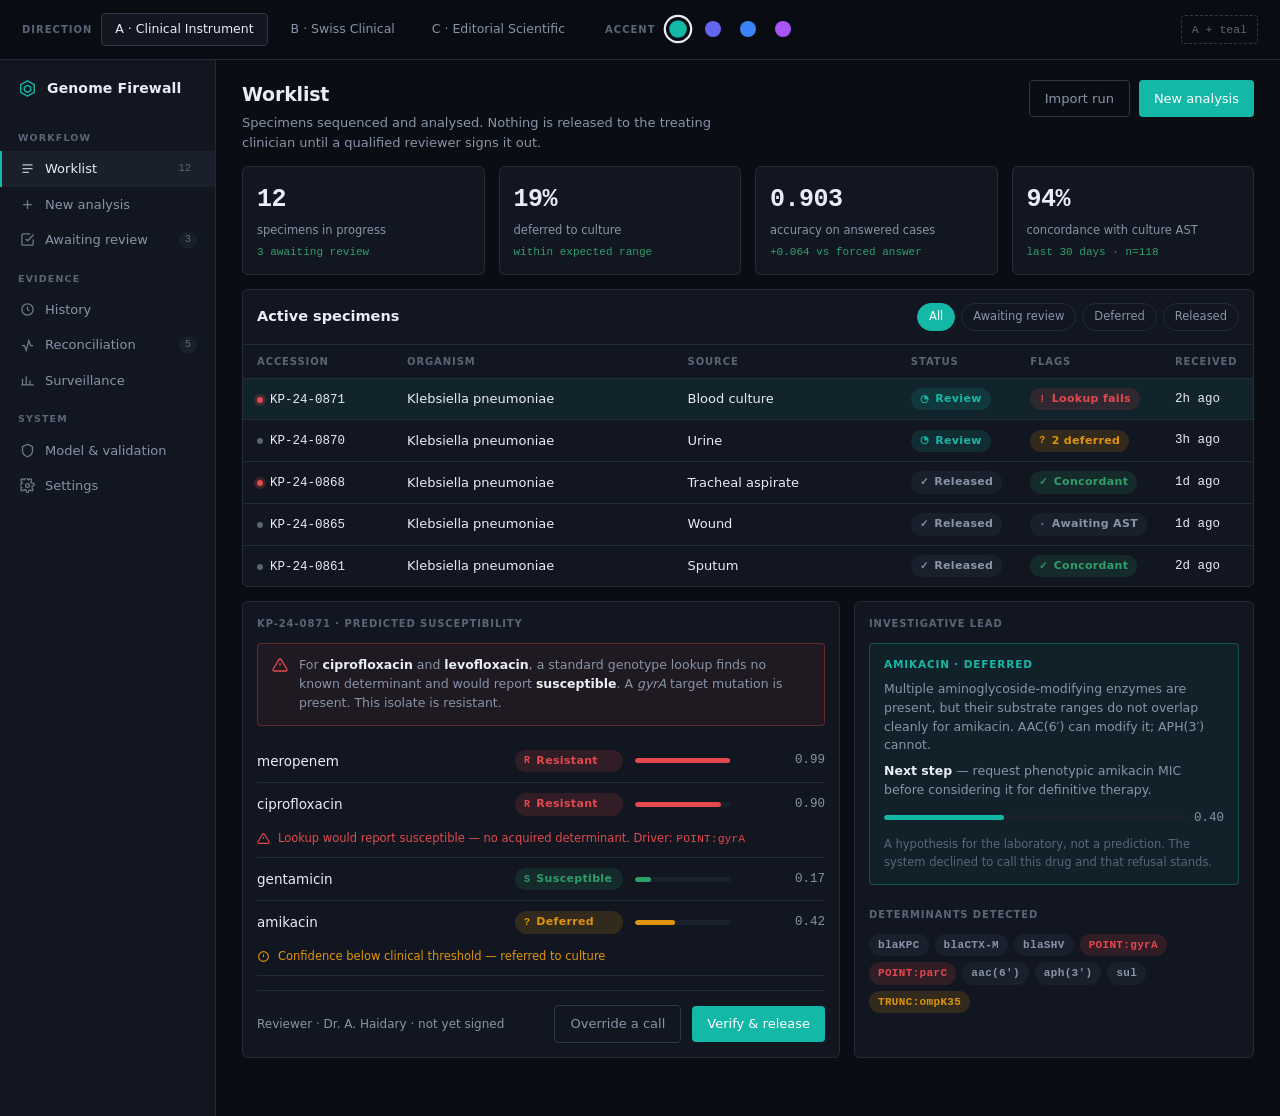
==== design/index.html @ 20259113 "Interactive design showcase: 3 directions x 4 accent schemes design/index.html renders the real prod" ====
<!doctype html>
<html lang="en" data-design="instrument" data-scheme="teal">
<head>
<meta charset="utf-8">
<meta name="viewport" content="width=device-width, initial-scale=1">
<title>Genome Firewall — design directions</title>
<style>
/* ═══════════════════════════════════════════════════════════════════════════
   SEMANTIC COLOURS — fixed across every direction and scheme.
   Never the only signal: every call also carries a glyph and a word, because
   red/green alone fails ~1 in 12 men and this is patient-safety software.
   ═══════════════════════════════════════════════════════════════════════════ */
:root{
  --resistant:#E5484D; --susceptible:#2E9E6B; --indeterminate:#E0940A;
  --ease:cubic-bezier(.4,0,.2,1);
}

/* ── ACCENT SCHEMES ──────────────────────────────────────────────────────── */
[data-scheme="teal"]   { --accent:#14B8A6; --accent-2:#0D9488; --accent-ink:#042F2E; }
[data-scheme="indigo"] { --accent:#6366F1; --accent-2:#4F46E5; --accent-ink:#1E1B4B; }
[data-scheme="blue"]   { --accent:#3B82F6; --accent-2:#2563EB; --accent-ink:#172554; }
[data-scheme="violet"] { --accent:#A855F7; --accent-2:#9333EA; --accent-ink:#2E1065; }

/* ═══════════ DIRECTION A — CLINICAL INSTRUMENT ═══════════════════════════ */
[data-design="instrument"]{
  --bg:#0A0D13; --surface:#111620; --surface-2:#19202C; --raised:#19202C;
  --border:#232B39; --border-strong:#2E3849;
  --text:#E9EDF5; --muted:#8894A8; --faint:#5B6577;
  --font:Inter,-apple-system,BlinkMacSystemFont,system-ui,sans-serif;
  --font-data:ui-monospace,"JetBrains Mono",SFMono-Regular,Menlo,monospace;
  --font-display:Inter,system-ui,sans-serif;
  --r:4px; --r-lg:6px;
  --row-y:9px; --pad:20px; --gap:14px;
  --shadow:none;
  --border-w:1px;
  --display-size:19px; --display-weight:600; --display-spacing:-.01em;
  --label-transform:uppercase; --label-spacing:.09em; --label-size:10px;
  --body:13.5px; --line:1.5;
}
/* ═══════════ DIRECTION B — SWISS CLINICAL ════════════════════════════════ */
[data-design="swiss"]{
  --bg:#F7F9FC; --surface:#FFFFFF; --surface-2:#F1F5F9; --raised:#FFFFFF;
  --border:#E3E9F0; --border-strong:#CFD8E3;
  --text:#0F172A; --muted:#5A6779; --faint:#94A2B4;
  --font:Inter,-apple-system,BlinkMacSystemFont,system-ui,sans-serif;
  --font-data:ui-monospace,"JetBrains Mono",SFMono-Regular,Menlo,monospace;
  --font-display:Inter,system-ui,sans-serif;
  --r:10px; --r-lg:14px;
  --row-y:15px; --pad:28px; --gap:20px;
  --shadow:0 1px 2px rgba(15,23,42,.05),0 8px 24px -12px rgba(15,23,42,.12);
  --border-w:1px;
  --display-size:24px; --display-weight:600; --display-spacing:-.022em;
  --label-transform:none; --label-spacing:.01em; --label-size:11.5px;
  --body:14px; --line:1.6;
}
/* ═══════════ DIRECTION C — EDITORIAL SCIENTIFIC ══════════════════════════ */
[data-design="editorial"]{
  --bg:#FAF8F4; --surface:#FFFDFA; --surface-2:#F2EEE7; --raised:#FFFDFA;
  --border:#E4DED3; --border-strong:#CFC6B7;
  --text:#1C1917; --muted:#6B6259; --faint:#9C9287;
  --font:"Iowan Old Style","Palatino Linotype",Palatino,Georgia,serif;
  --font-data:ui-monospace,"JetBrains Mono",SFMono-Regular,Menlo,monospace;
  --font-display:"Iowan Old Style",Palatino,Georgia,serif;
  --r:2px; --r-lg:3px;
  --row-y:14px; --pad:30px; --gap:22px;
  --shadow:none;
  --border-w:1px;
  --display-size:27px; --display-weight:600; --display-spacing:-.01em;
  --label-transform:uppercase; --label-spacing:.14em; --label-size:10px;
  --body:14.5px; --line:1.68;
}

*{box-sizing:border-box;margin:0;padding:0}
html,body{height:100%}
body{
  background:var(--bg); color:var(--text);
  font-family:var(--font); font-size:var(--body); line-height:var(--line);
  -webkit-font-smoothing:antialiased;
  transition:background .45s var(--ease), color .45s var(--ease);
}
button{font:inherit;color:inherit;background:none;border:none;cursor:pointer}
.mono{font-family:var(--font-data);font-variant-numeric:tabular-nums}
:focus-visible{outline:2px solid var(--accent);outline-offset:2px}

/* ── chooser bar ─────────────────────────────────────────────────────────── */
.chooser{
  position:sticky;top:0;z-index:50;
  display:flex;align-items:center;gap:26px;flex-wrap:wrap;
  padding:13px 22px;
  background:color-mix(in srgb,var(--bg) 86%,transparent);
  backdrop-filter:saturate(180%) blur(14px);
  border-bottom:1px solid var(--border);
}
.chooser .grp{display:flex;align-items:center;gap:9px}
.chooser .cap{
  font-size:10px;letter-spacing:.1em;text-transform:uppercase;
  color:var(--faint);font-family:var(--font);font-weight:600;
}
.pick{
  padding:6px 13px;border-radius:var(--r);font-size:12.5px;font-weight:500;
  color:var(--muted);border:1px solid transparent;
  transition:all .2s var(--ease);
}
.pick:hover{color:var(--text);background:var(--surface-2)}
.pick[aria-pressed="true"]{
  color:var(--text);background:var(--surface);border-color:var(--border-strong);
  box-shadow:var(--shadow);
}
.sw{
  width:26px;height:26px;border-radius:50%;border:2px solid transparent;
  transition:transform .22s var(--ease),border-color .22s var(--ease);
  position:relative;
}
.sw:hover{transform:scale(1.13)}
.sw[aria-pressed="true"]{border-color:var(--text);transform:scale(1.1)}
.sw i{position:absolute;inset:3px;border-radius:50%}
.spacer{flex:1}
.combo{
  font-family:var(--font-data);font-size:11.5px;color:var(--faint);
  padding:5px 10px;border:1px dashed var(--border-strong);border-radius:var(--r);
}

/* ── app shell ───────────────────────────────────────────────────────────── */
.shell{display:flex;min-height:calc(100vh - 54px)}
.rail{
  width:216px;flex:none;border-right:var(--border-w) solid var(--border);
  background:var(--surface);padding:var(--gap) 0;
  transition:background .45s var(--ease),border-color .45s var(--ease);
}
.brand{display:flex;align-items:center;gap:10px;padding:4px 18px 18px}
.brand svg{width:19px;height:19px;color:var(--accent)}
.brand span{
  font-family:var(--font-display);font-weight:600;font-size:14px;letter-spacing:.01em;
}
.navsec{
  padding:14px 18px 6px;font-size:9.5px;letter-spacing:.12em;text-transform:uppercase;
  color:var(--faint);font-weight:600;font-family:var(--font);
}
.nav{
  display:flex;align-items:center;gap:10px;width:100%;text-align:left;
  padding:8px 18px;color:var(--muted);font-size:13px;
  border-left:2px solid transparent;transition:all .18s var(--ease);
}
.nav:hover{color:var(--text);background:var(--surface-2)}
.nav[aria-current="true"]{
  color:var(--text);background:var(--surface-2);border-left-color:var(--accent);font-weight:500;
}
.nav svg{width:15px;height:15px;flex:none;opacity:.8}
.nav .count{
  margin-left:auto;font-family:var(--font-data);font-size:10.5px;
  padding:1px 6px;border-radius:20px;background:var(--surface-2);color:var(--faint);
}
[data-design="swiss"] .nav{margin:0 10px;border-left:none;border-radius:var(--r);padding-left:12px}
[data-design="swiss"] .nav[aria-current="true"]{background:var(--accent);color:#fff}
[data-design="swiss"] .nav[aria-current="true"] .count{background:rgba(255,255,255,.22);color:#fff}

main{flex:1;padding:var(--pad) calc(var(--pad) + 6px) 60px;min-width:0}
.head{display:flex;align-items:flex-start;gap:20px;margin-bottom:var(--gap)}
h1{
  font-family:var(--font-display);font-size:var(--display-size);
  font-weight:var(--display-weight);letter-spacing:var(--display-spacing);
}
.sub{color:var(--muted);font-size:13px;margin-top:5px;max-width:62ch}
[data-design="editorial"] h1{font-style:normal}
[data-design="editorial"] .head{border-bottom:2px solid var(--text);padding-bottom:14px}

.btn{
  padding:8px 15px;border-radius:var(--r);font-size:13px;font-weight:500;
  background:var(--accent);color:#fff;transition:all .2s var(--ease);
  box-shadow:var(--shadow);
}
.btn:hover{background:var(--accent-2);transform:translateY(-1px)}
.btn.ghost{background:transparent;color:var(--muted);border:1px solid var(--border-strong)}
.btn.ghost:hover{color:var(--text);background:var(--surface-2);transform:none}

/* ── stat strip ──────────────────────────────────────────────────────────── */
.stats{display:grid;grid-template-columns:repeat(4,1fr);gap:var(--gap);margin-bottom:var(--gap)}
.stat{
  padding:var(--gap);border:var(--border-w) solid var(--border);border-radius:var(--r-lg);
  background:var(--surface);box-shadow:var(--shadow);
  transition:all .45s var(--ease);
}
.stat .k{font-family:var(--font-data);font-size:25px;font-weight:600;letter-spacing:-.02em}
.stat .t{font-size:11.5px;color:var(--muted);margin-top:3px;line-height:1.4}
.stat .trend{font-size:11px;color:var(--susceptible);margin-top:6px;font-family:var(--font-data)}
[data-design="editorial"] .stat{border-width:0;border-top:2px solid var(--text);border-radius:0}

/* ── worklist table ──────────────────────────────────────────────────────── */
.card{
  border:var(--border-w) solid var(--border);border-radius:var(--r-lg);
  background:var(--surface);box-shadow:var(--shadow);overflow:hidden;
  transition:all .45s var(--ease);
}
[data-design="editorial"] .card{border-left:0;border-right:0;border-radius:0}
.card-head{
  display:flex;align-items:center;gap:14px;padding:13px var(--gap);
  border-bottom:var(--border-w) solid var(--border);
}
.card-head h2{font-family:var(--font-display);font-size:14.5px;font-weight:600}
.filters{display:flex;gap:6px;margin-left:auto}
.fchip{
  padding:4px 11px;border-radius:20px;font-size:11.5px;color:var(--muted);
  border:1px solid var(--border);transition:all .2s var(--ease);
}
.fchip[aria-pressed="true"]{background:var(--accent);color:#fff;border-color:var(--accent)}
.fchip:hover{border-color:var(--border-strong)}

table{width:100%;border-collapse:collapse}
th{
  text-align:left;padding:9px var(--gap);
  font-size:var(--label-size);letter-spacing:var(--label-spacing);
  text-transform:var(--label-transform);
  color:var(--faint);font-weight:600;font-family:var(--font);
  border-bottom:var(--border-w) solid var(--border);
  background:var(--surface);
}
td{padding:var(--row-y) var(--gap);border-bottom:var(--border-w) solid var(--border);font-size:13px}
tbody tr{transition:background .16s var(--ease);cursor:pointer}
tbody tr:hover{background:var(--surface-2)}
tbody tr[aria-selected="true"]{background:color-mix(in srgb,var(--accent) 8%,transparent)}
tbody tr:last-child td{border-bottom:0}
.acc{font-family:var(--font-data);font-size:12.5px}
.org{font-style:italic}
[data-design="instrument"] .org{font-style:normal}

/* status + call chips: colour + glyph + word, never colour alone */
.chip{
  display:inline-flex;align-items:center;gap:6px;
  font-size:11px;font-weight:600;letter-spacing:.03em;
  padding:3px 9px;border-radius:20px;white-space:nowrap;
}
.chip .g{font-family:var(--font-data);font-size:10px;font-weight:700}
.chip.r{background:color-mix(in srgb,var(--resistant) 15%,transparent);color:var(--resistant)}
.chip.s{background:color-mix(in srgb,var(--susceptible) 15%,transparent);color:var(--susceptible)}
.chip.i{background:color-mix(in srgb,var(--indeterminate) 16%,transparent);color:var(--indeterminate)}
.chip.n{background:var(--surface-2);color:var(--muted)}
.chip.a{background:color-mix(in srgb,var(--accent) 14%,transparent);color:var(--accent-2)}
[data-design="instrument"] .chip.a{color:var(--accent)}
.pri{width:6px;height:6px;border-radius:50%;display:inline-block;margin-right:7px}
.pri.urgent{background:var(--resistant);box-shadow:0 0 0 3px color-mix(in srgb,var(--resistant) 22%,transparent)}
.pri.routine{background:var(--faint)}

/* ── result panel ────────────────────────────────────────────────────────── */
.split{display:grid;grid-template-columns:1fr 400px;gap:var(--gap);margin-top:var(--gap)}
@media(max-width:1180px){.split{grid-template-columns:1fr}}
.panel{
  border:var(--border-w) solid var(--border);border-radius:var(--r-lg);
  background:var(--surface);box-shadow:var(--shadow);padding:var(--gap);
  transition:all .45s var(--ease);
}
[data-design="editorial"] .panel{border-left:0;border-right:0;border-radius:0}
.panel h3{
  font-size:var(--label-size);letter-spacing:var(--label-spacing);
  text-transform:var(--label-transform);color:var(--faint);
  font-weight:600;margin-bottom:12px;font-family:var(--font);
}
.drug{
  display:grid;grid-template-columns:1fr 108px 96px 82px;align-items:center;gap:12px;
  padding:10px 0;border-bottom:1px solid var(--border);
}
.drug:last-child{border-bottom:0}
.drug .nm{font-size:13.5px;font-weight:500}
.meter{height:5px;border-radius:3px;background:var(--surface-2);overflow:hidden}
.meter i{display:block;height:100%;border-radius:3px;transition:width .9s var(--ease)}
.pv{font-family:var(--font-data);font-size:12.5px;color:var(--muted);text-align:right}
.look{font-family:var(--font-data);font-size:11px;color:var(--faint);text-align:right}
.look.bad{color:var(--resistant);font-weight:700}
.alertline{
  grid-column:1/-1;display:flex;gap:8px;align-items:flex-start;
  font-size:11.5px;color:var(--resistant);margin-top:2px;
}
.alertline svg{width:13px;height:13px;flex:none;margin-top:2px}

.banner{
  display:flex;gap:11px;align-items:flex-start;padding:12px 14px;border-radius:var(--r);
  border:1px solid color-mix(in srgb,var(--resistant) 34%,transparent);
  background:color-mix(in srgb,var(--resistant) 7%,transparent);
  margin-bottom:var(--gap);font-size:12.5px;color:var(--muted);
}
.banner svg{width:16px;height:16px;color:var(--resistant);flex:none;margin-top:1px}
.banner b{color:var(--text)}

.lead{
  padding:13px 14px;border-radius:var(--r);
  border:1px solid color-mix(in srgb,var(--accent) 32%,transparent);
  background:color-mix(in srgb,var(--accent) 7%,transparent);
}
.lead h4{font-size:10.5px;letter-spacing:.08em;text-transform:uppercase;color:var(--accent-2);margin-bottom:7px}
[data-design="instrument"] .lead h4{color:var(--accent)}
.lead p{font-size:12.5px;color:var(--muted);margin-bottom:7px}
.lead .cf{display:flex;align-items:center;gap:9px;margin-top:9px}

.signout{
  display:flex;align-items:center;gap:11px;margin-top:var(--gap);padding-top:var(--gap);
  border-top:1px solid var(--border);
}
.signout .who{font-size:12px;color:var(--muted);margin-right:auto}

/* fade-in when direction changes */
@keyframes rise{from{opacity:0;transform:translateY(7px)}to{opacity:1;transform:none}}
.anim>*{animation:rise .5s var(--ease) backwards}
.anim>*:nth-child(2){animation-delay:.05s}
.anim>*:nth-child(3){animation-delay:.1s}
.anim>*:nth-child(4){animation-delay:.15s}
@media (prefers-reduced-motion:reduce){*{transition:none!important;animation:none!important}}
</style>
</head>
<body>

<div class="chooser">
  <div class="grp">
    <span class="cap">Direction</span>
    <button class="pick" data-d="instrument" aria-pressed="true">A · Clinical Instrument</button>
    <button class="pick" data-d="swiss" aria-pressed="false">B · Swiss Clinical</button>
    <button class="pick" data-d="editorial" aria-pressed="false">C · Editorial Scientific</button>
  </div>
  <div class="grp">
    <span class="cap">Accent</span>
    <button class="sw" data-s="teal" aria-pressed="true" title="Teal"><i style="background:#14B8A6"></i></button>
    <button class="sw" data-s="indigo" aria-pressed="false" title="Indigo"><i style="background:#6366F1"></i></button>
    <button class="sw" data-s="blue" aria-pressed="false" title="Clinical Blue"><i style="background:#3B82F6"></i></button>
    <button class="sw" data-s="violet" aria-pressed="false" title="Violet"><i style="background:#A855F7"></i></button>
  </div>
  <div class="spacer"></div>
  <div class="combo" id="combo">A + teal</div>
</div>

<div class="shell">
  <aside class="rail">
    <div class="brand">
      <svg viewBox="0 0 24 24" fill="none" stroke="currentColor" stroke-width="1.8" stroke-linejoin="round">
        <path d="M12 2.5 20.5 7v10L12 21.5 3.5 17V7z"/><path d="M12 8.2 16 10.4v4.4L12 17l-4-2.2v-4.4z"/>
      </svg><span>Genome Firewall</span>
    </div>
    <div class="navsec">Workflow</div>
    <button class="nav" aria-current="true">
      <svg viewBox="0 0 24 24" fill="none" stroke="currentColor" stroke-width="2"><path d="M4 6h16M4 12h16M4 18h10"/></svg>
      Worklist <span class="count">12</span></button>
    <button class="nav">
      <svg viewBox="0 0 24 24" fill="none" stroke="currentColor" stroke-width="2"><path d="M12 5v14M5 12h14"/></svg>
      New analysis</button>
    <button class="nav">
      <svg viewBox="0 0 24 24" fill="none" stroke="currentColor" stroke-width="2"><path d="M9 11l3 3L22 4M21 12v7a2 2 0 0 1-2 2H5a2 2 0 0 1-2-2V5a2 2 0 0 1 2-2h11"/></svg>
      Awaiting review <span class="count">3</span></button>
    <div class="navsec">Evidence</div>
    <button class="nav">
      <svg viewBox="0 0 24 24" fill="none" stroke="currentColor" stroke-width="2"><circle cx="12" cy="12" r="9"/><path d="M12 7v5l3 2"/></svg>
      History</button>
    <button class="nav">
      <svg viewBox="0 0 24 24" fill="none" stroke="currentColor" stroke-width="2"><path d="M3 12h4l3 8 4-16 3 8h4"/></svg>
      Reconciliation <span class="count">5</span></button>
    <button class="nav">
      <svg viewBox="0 0 24 24" fill="none" stroke="currentColor" stroke-width="2"><path d="M4 19V9M10 19V5M16 19v-7M22 19H2"/></svg>
      Surveillance</button>
    <div class="navsec">System</div>
    <button class="nav">
      <svg viewBox="0 0 24 24" fill="none" stroke="currentColor" stroke-width="2"><path d="M12 2 4 6v6c0 5 3.4 8.6 8 10 4.6-1.4 8-5 8-10V6z"/></svg>
      Model &amp; validation</button>
    <button class="nav">
      <svg viewBox="0 0 24 24" fill="none" stroke="currentColor" stroke-width="2"><circle cx="12" cy="12" r="3"/><path d="M19.4 15a1.7 1.7 0 0 0 .3 1.9l.1.1a2 2 0 1 1-2.8 2.8l-.1-.1a1.7 1.7 0 0 0-2.9 1.2V21a2 2 0 1 1-4 0v-.1A1.7 1.7 0 0 0 7 19.4a1.7 1.7 0 0 0-1.9.3l-.1.1a2 2 0 1 1-2.8-2.8l.1-.1a1.7 1.7 0 0 0-1.2-2.9H1a2 2 0 1 1 0-4h.1A1.7 1.7 0 0 0 2.6 7a1.7 1.7 0 0 0-.3-1.9l-.1-.1a2 2 0 1 1 2.8-2.8l.1.1a1.7 1.7 0 0 0 1.9.3H7a1.7 1.7 0 0 0 1-1.5V1a2 2 0 1 1 4 0v.1a1.7 1.7 0 0 0 1 1.5 1.7 1.7 0 0 0 1.9-.3l.1-.1a2 2 0 1 1 2.8 2.8l-.1.1a1.7 1.7 0 0 0-.3 1.9V7a1.7 1.7 0 0 0 1.5 1H21a2 2 0 1 1 0 4h-.1a1.7 1.7 0 0 0-1.5 1z"/></svg>
      Settings</button>
  </aside>

  <main class="anim">
    <div class="head">
      <div>
        <h1>Worklist</h1>
        <div class="sub">Specimens sequenced and analysed. Nothing is released to the treating
          clinician until a qualified reviewer signs it out.</div>
      </div>
      <div style="margin-left:auto;display:flex;gap:9px">
        <button class="btn ghost">Import run</button>
        <button class="btn">New analysis</button>
      </div>
    </div>

    <div class="stats">
      <div class="stat"><div class="k">12</div><div class="t">specimens in progress</div>
        <div class="trend">3 awaiting review</div></div>
      <div class="stat"><div class="k">19%</div><div class="t">deferred to culture</div>
        <div class="trend">within expected range</div></div>
      <div class="stat"><div class="k">0.903</div><div class="t">accuracy on answered cases</div>
        <div class="trend">+0.064 vs forced answer</div></div>
      <div class="stat"><div class="k">94%</div><div class="t">concordance with culture AST</div>
        <div class="trend">last 30 days · n=118</div></div>
    </div>

    <div class="card">
      <div class="card-head">
        <h2>Active specimens</h2>
        <div class="filters">
          <button class="fchip" aria-pressed="true">All</button>
          <button class="fchip">Awaiting review</button>
          <button class="fchip">Deferred</button>
          <button class="fchip">Released</button>
        </div>
      </div>
      <table>
        <thead><tr>
          <th style="width:150px">Accession</th><th>Organism</th><th>Source</th>
          <th style="width:118px">Status</th><th style="width:132px">Flags</th>
          <th style="width:92px">Received</th>
        </tr></thead>
        <tbody>
          <tr aria-selected="true">
            <td><span class="pri urgent"></span><span class="acc">KP-24-0871</span></td>
            <td class="org">Klebsiella pneumoniae</td><td>Blood culture</td>
            <td><span class="chip a"><span class="g">◔</span>Review</span></td>
            <td><span class="chip r"><span class="g">!</span>Lookup fails</span></td>
            <td class="acc">2h ago</td>
          </tr>
          <tr>
            <td><span class="pri routine"></span><span class="acc">KP-24-0870</span></td>
            <td class="org">Klebsiella pneumoniae</td><td>Urine</td>
            <td><span class="chip a"><span class="g">◔</span>Review</span></td>
            <td><span class="chip i"><span class="g">?</span>2 deferred</span></td>
            <td class="acc">3h ago</td>
          </tr>
          <tr>
            <td><span class="pri urgent"></span><span class="acc">KP-24-0868</span></td>
            <td class="org">Klebsiella pneumoniae</td><td>Tracheal aspirate</td>
            <td><span class="chip n"><span class="g">✓</span>Released</span></td>
            <td><span class="chip s"><span class="g">✓</span>Concordant</span></td>
            <td class="acc">1d ago</td>
          </tr>
          <tr>
            <td><span class="pri routine"></span><span class="acc">KP-24-0865</span></td>
            <td class="org">Klebsiella pneumoniae</td><td>Wound</td>
            <td><span class="chip n"><span class="g">✓</span>Released</span></td>
            <td><span class="chip n"><span class="g">·</span>Awaiting AST</span></td>
            <td class="acc">1d ago</td>
          </tr>
          <tr>
            <td><span class="pri routine"></span><span class="acc">KP-24-0861</span></td>
            <td class="org">Klebsiella pneumoniae</td><td>Sputum</td>
            <td><span class="chip n"><span class="g">✓</span>Released</span></td>
            <td><span class="chip s"><span class="g">✓</span>Concordant</span></td>
            <td class="acc">2d ago</td>
          </tr>
        </tbody>
      </table>
    </div>

    <div class="split">
      <div class="panel">
        <h3>KP-24-0871 · predicted susceptibility</h3>
        <div class="banner">
          <svg viewBox="0 0 24 24" fill="none" stroke="currentColor" stroke-width="2">
            <path d="M12 9v4M12 17h.01M10.3 3.9 1.8 18a2 2 0 0 0 1.7 3h17a2 2 0 0 0 1.7-3L13.7 3.9a2 2 0 0 0-3.4 0z"/></svg>
          <span>For <b>ciprofloxacin</b> and <b>levofloxacin</b>, a standard genotype lookup finds no
            known determinant and would report <b>susceptible</b>. A <i>gyrA</i> target mutation is
            present. This isolate is resistant.</span>
        </div>
        <div class="drug">
          <div class="nm">meropenem</div>
          <span class="chip r"><span class="g">R</span>Resistant</span>
          <div class="meter"><i style="width:99%;background:var(--resistant)"></i></div>
          <div class="pv">0.99</div>
        </div>
        <div class="drug">
          <div class="nm">ciprofloxacin</div>
          <span class="chip r"><span class="g">R</span>Resistant</span>
          <div class="meter"><i style="width:90%;background:var(--resistant)"></i></div>
          <div class="pv">0.90</div>
          <div class="alertline">
            <svg viewBox="0 0 24 24" fill="none" stroke="currentColor" stroke-width="2">
              <path d="M12 9v4M12 17h.01M10.3 3.9 1.8 18a2 2 0 0 0 1.7 3h17a2 2 0 0 0 1.7-3L13.7 3.9a2 2 0 0 0-3.4 0z"/></svg>
            <span>Lookup would report susceptible — no acquired determinant. Driver:
              <span class="mono">POINT:gyrA</span></span>
          </div>
        </div>
        <div class="drug">
          <div class="nm">gentamicin</div>
          <span class="chip s"><span class="g">S</span>Susceptible</span>
          <div class="meter"><i style="width:17%;background:var(--susceptible)"></i></div>
          <div class="pv">0.17</div>
        </div>
        <div class="drug">
          <div class="nm">amikacin</div>
          <span class="chip i"><span class="g">?</span>Deferred</span>
          <div class="meter"><i style="width:42%;background:var(--indeterminate)"></i></div>
          <div class="pv">0.42</div>
          <div class="alertline" style="color:var(--indeterminate)">
            <svg viewBox="0 0 24 24" fill="none" stroke="currentColor" stroke-width="2">
              <circle cx="12" cy="12" r="9"/><path d="M12 8v5"/></svg>
            <span>Confidence below clinical threshold — referred to culture</span>
          </div>
        </div>
        <div class="signout">
          <span class="who">Reviewer · Dr. A. Haidary · not yet signed</span>
          <button class="btn ghost">Override a call</button>
          <button class="btn">Verify &amp; release</button>
        </div>
      </div>

      <div class="panel">
        <h3>Investigative lead</h3>
        <div class="lead">
          <h4>Amikacin · deferred</h4>
          <p>Multiple aminoglycoside-modifying enzymes are present, but their substrate ranges do
            not overlap cleanly for amikacin. AAC(6′) can modify it; APH(3′) cannot.</p>
          <p><b style="color:var(--text)">Next step</b> — request phenotypic amikacin MIC before
            considering it for definitive therapy.</p>
          <div class="cf">
            <div class="meter" style="flex:1"><i style="width:40%;background:var(--accent)"></i></div>
            <span class="pv">0.40</span>
          </div>
          <p style="font-size:11.5px;color:var(--faint);margin-top:9px;margin-bottom:0">
            A hypothesis for the laboratory, not a prediction. The system declined to call this
            drug and that refusal stands.</p>
        </div>
        <h3 style="margin-top:22px">Determinants detected</h3>
        <div style="display:flex;flex-wrap:wrap;gap:6px">
          <span class="chip n mono">blaKPC</span><span class="chip n mono">blaCTX-M</span>
          <span class="chip n mono">blaSHV</span><span class="chip r mono">POINT:gyrA</span>
          <span class="chip r mono">POINT:parC</span><span class="chip n mono">aac(6′)</span>
          <span class="chip n mono">aph(3′)</span><span class="chip n mono">sul</span>
          <span class="chip i mono">TRUNC:ompK35</span>
        </div>
      </div>
    </div>
  </main>
</div>

<script>
const root=document.documentElement, combo=document.getElementById('combo');
const NAMES={instrument:'A',swiss:'B',editorial:'C'};
function apply(){
  combo.textContent=NAMES[root.dataset.design]+' + '+root.dataset.scheme;
  location.hash=root.dataset.design+'-'+root.dataset.scheme;
  const m=document.querySelector('main');
  m.classList.remove('anim');void m.offsetWidth;m.classList.add('anim');
}
document.querySelectorAll('.pick').forEach(b=>b.onclick=()=>{
  root.dataset.design=b.dataset.d;
  document.querySelectorAll('.pick').forEach(x=>x.setAttribute('aria-pressed',x===b));
  apply();
});
document.querySelectorAll('.sw').forEach(b=>b.onclick=()=>{
  root.dataset.scheme=b.dataset.s;
  document.querySelectorAll('.sw').forEach(x=>x.setAttribute('aria-pressed',x===b));
  apply();
});
document.querySelectorAll('.fchip').forEach(b=>b.onclick=()=>{
  document.querySelectorAll('.fchip').forEach(x=>x.setAttribute('aria-pressed',x===b));
});
document.querySelectorAll('tbody tr').forEach(r=>r.onclick=()=>{
  document.querySelectorAll('tbody tr').forEach(x=>x.setAttribute('aria-selected',x===r));
});
if(location.hash){
  const [d,s]=location.hash.slice(1).split('-');
  if(d&&NAMES[d]){root.dataset.design=d;
    document.querySelectorAll('.pick').forEach(x=>x.setAttribute('aria-pressed',x.dataset.d===d));}
  if(s){root.dataset.scheme=s;
    document.querySelectorAll('.sw').forEach(x=>x.setAttribute('aria-pressed',x.dataset.s===s));}
}
apply();
addEventListener('hashchange',()=>{
  const [d,s]=location.hash.slice(1).split('-');
  if(d&&NAMES[d]){root.dataset.design=d;
    document.querySelectorAll('.pick').forEach(x=>x.setAttribute('aria-pressed',x.dataset.d===d));}
  if(s){root.dataset.scheme=s;
    document.querySelectorAll('.sw').forEach(x=>x.setAttribute('aria-pressed',x.dataset.s===s));}
  apply();
});
</script>
</body>
</html>
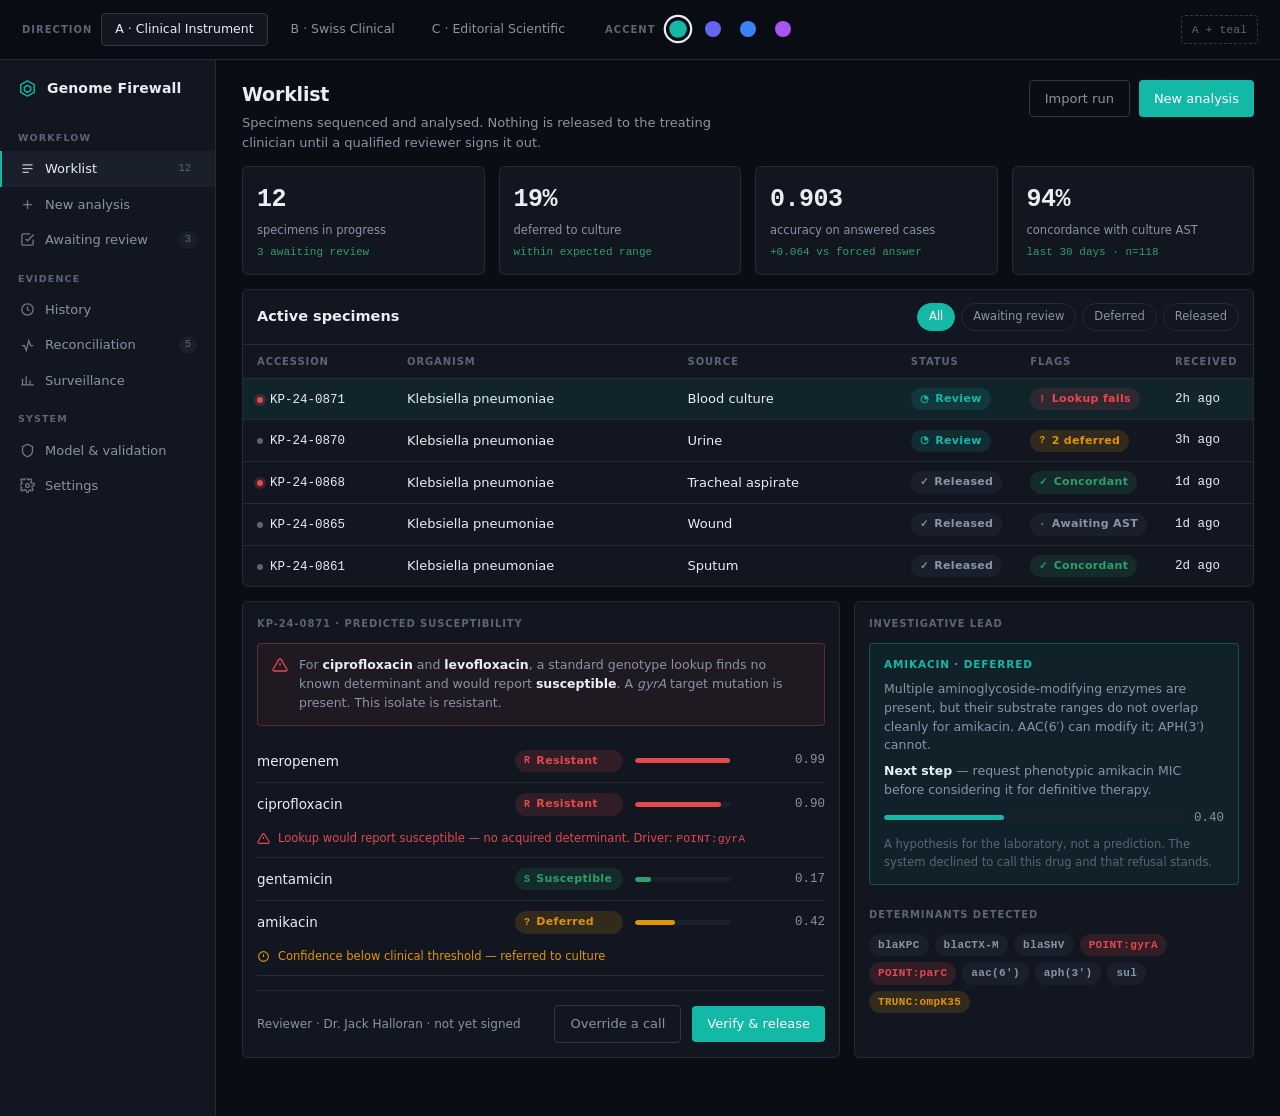
==== commit 69332816: "Update name in the design mockup too" ====
--- a/design/index.html
+++ b/design/index.html
@@ -487,7 +487,7 @@
           </div>
         </div>
         <div class="signout">
-          <span class="who">Reviewer · Dr. A. Haidary · not yet signed</span>
+          <span class="who">Reviewer · Dr. Jack Halloran · not yet signed</span>
           <button class="btn ghost">Override a call</button>
           <button class="btn">Verify &amp; release</button>
         </div>
